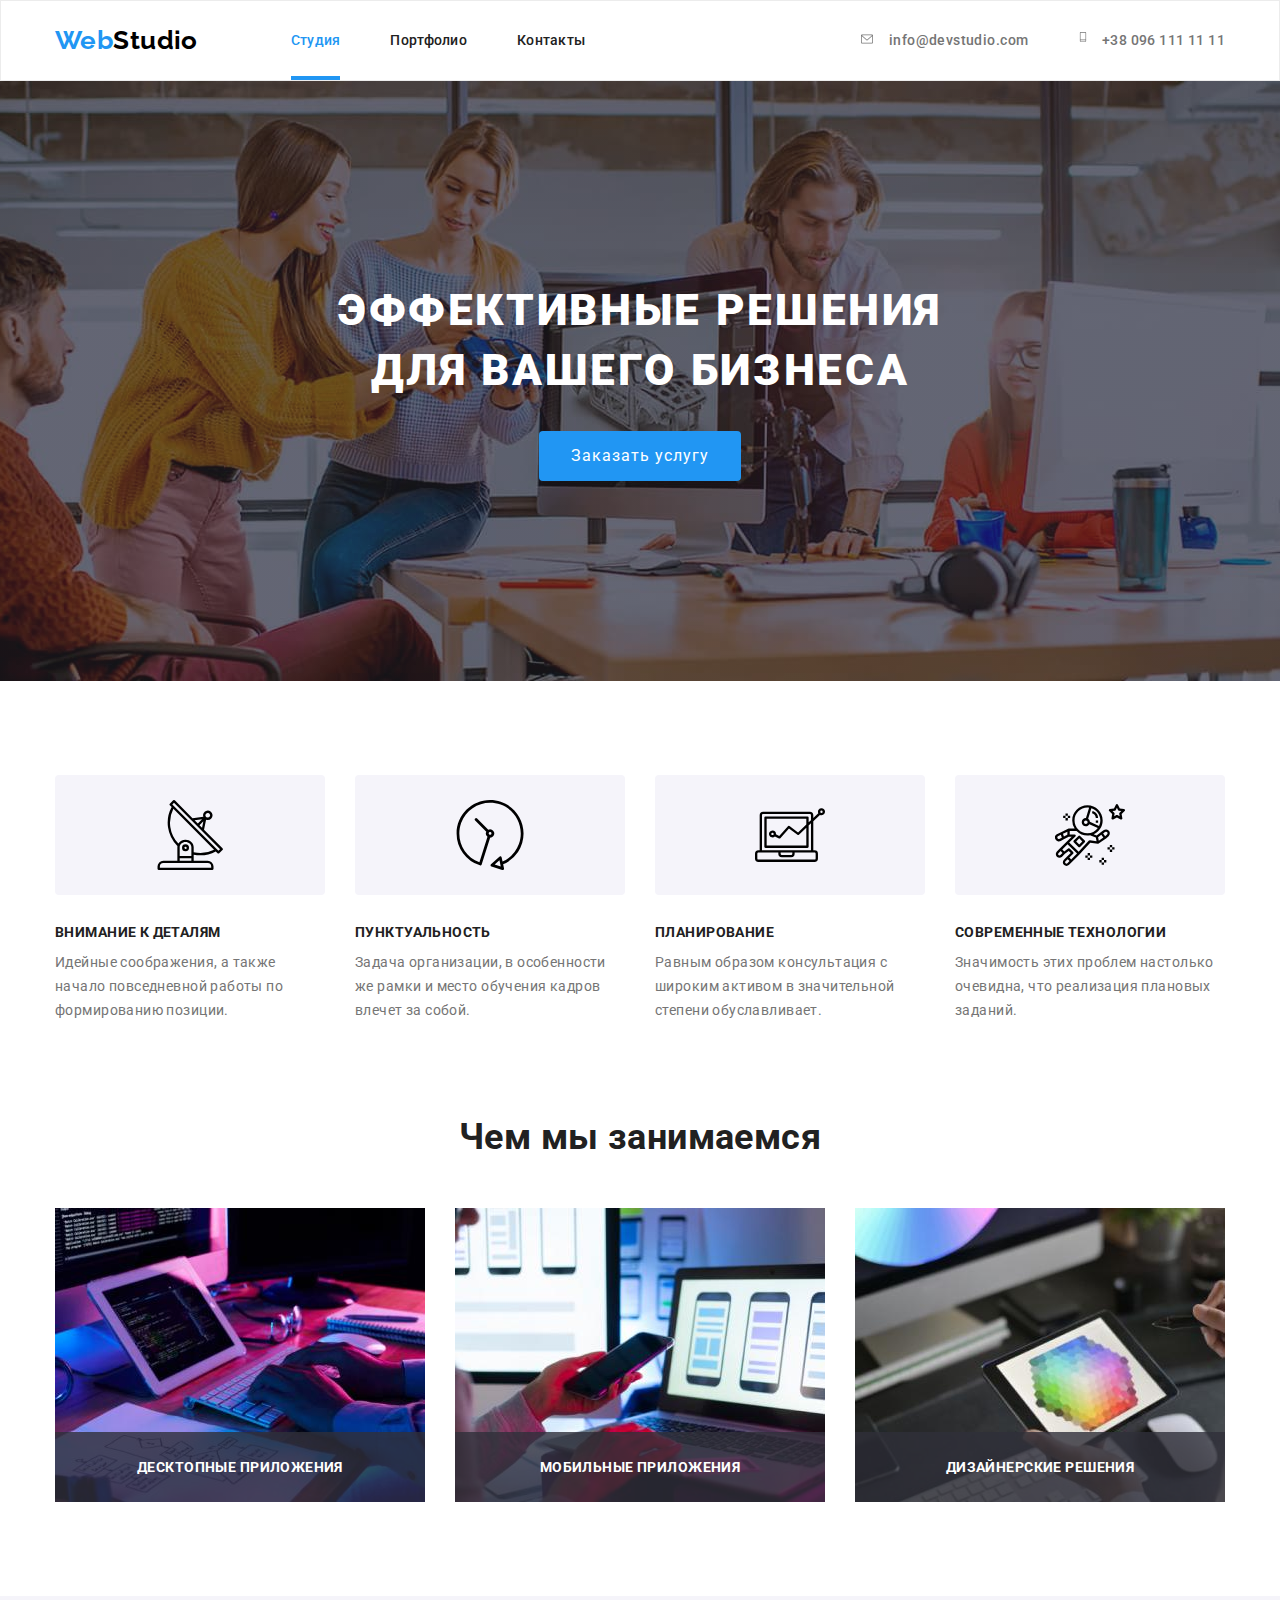
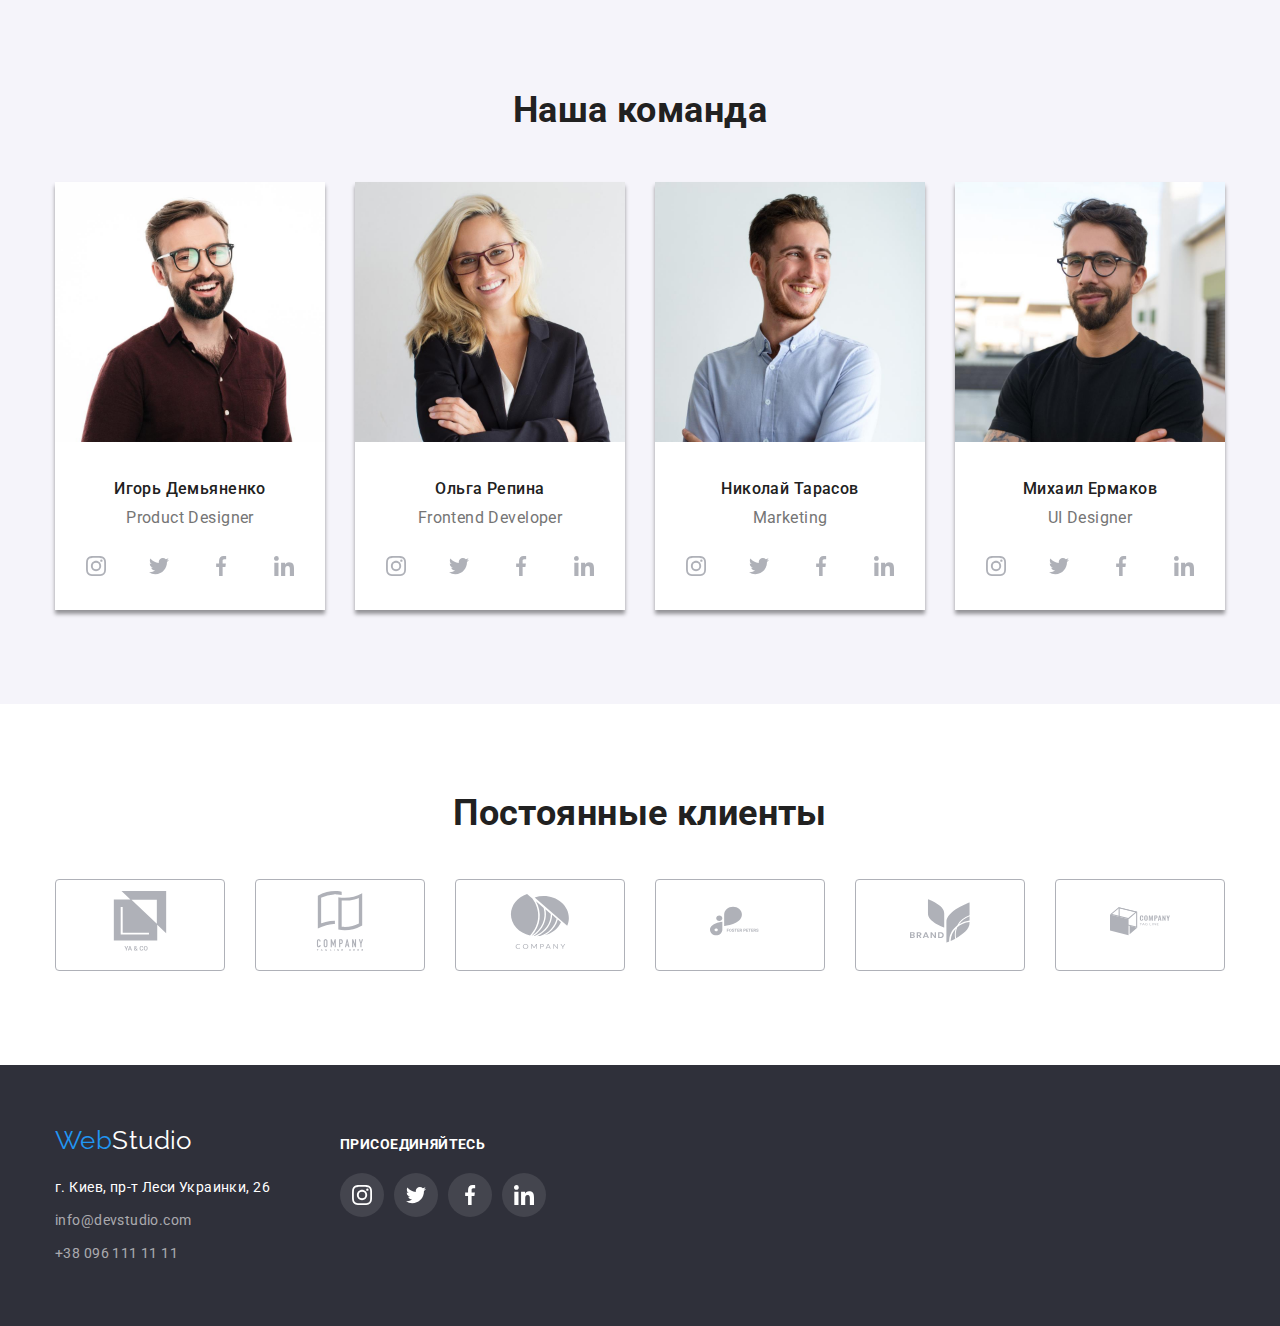
==== index.html @ 9621a99c "commit" ====
<!DOCTYPE html>
<html lang="ru">
<head>
    <meta charset="UTF-8">
    <meta http-equiv="X-UA-Compatible" content="IE=edge">
    <meta name="viewport" content="width=device-width, initial-scale=1.0">
    <title>Document</title>
    <link href="https://fonts.googleapis.com/css2?family=Raleway:wght@700&family=Roboto:wght@400;500;700;900&display=swap"
        rel="stylesheet">
    <link rel="stylesheet" 
        href="https://cdnjs.cloudflare.com/ajax/libs/modern-normalize/1.0.0/modern-normalize.min.css" />
    <link rel="stylesheet" 
        href="./css/styles.css">
</head>
<body class="page">
    <!-- шапка сайти -->
    <header class="header">
        <div class="container container-header">
        <nav class="site-nav">
        <a href="./index.html" class="logo">Web<span class="logo-header">Studio</span></a>
        <ul class="nav-list">
            <li class="nav-item"> <a href="./index.html" class="nav-link current">Студия</a></li>
            <li class="nav-item"> <a href="./portfolio.html" class="nav-link ">Портфолио</a></li>
            <li class="nav-item"> <a href="" class="nav-link">Контакты</a></li>
        </ul>
        </nav>
        <ul class="contact-info">
            <li class="contact-item">
               
                <a href="mailto:info@devstudio.com" class="mailo">
                    <svg class="icon-email" width="16" height="12">
                    <use href="./images/sprite-svg.svg#icon-e-mamil"> </use>
                </svg>
                    info@devstudio.com
                   
                </a></li>



                
            <li class="contact-item info-item">
                <a href="tel:+380961111111" class="phone">
                    <svg class="icon-phone" width="10" height="16">
                        <use href="./images/sprite-svg.svg#icon-phone"> </use>
                    </svg>
                    +38 096 111 11 11</a></li>
        </ul>
        </div>
    </header>
    <main>
        <!-- герой -->
        <section class="section section-hero">
            <div class="container">
        <h1  class="hero-title">Эффективные решения <br/>для вашего бизнеса</h1>
        <button type="button" class="button" data-modal-open>Заказать услугу</button>
            </div>
        </section>
        <!-- особенности -->
        <section class="section section-feauters"> 
            <div class="container feauters-container">
            <h2 class="feauters-subject">скрытый</h2>
            <ul class="feauters-list">
                <li class="feauters-item">
                    <div class="feauters-icon"><svg class="icon-details" width="70" height="70">
                        <use href="./images/sprite-svg.svg#icon-details"> </use>
                    </svg></div>
                    <h3 class="feauters-title">Внимание к деталям</h3>
                    <p class="feauters-text">Идейные соображения, а также начало повседневной работы по формированию позиции.</p>
                </li>
                <li class="feauters-item">
                    <div class="feauters-icon"><svg class="icon-punctuality" width="70" height="70">
                        <use href="./images/sprite-svg.svg#icon-punctuality"> </use>
                    </svg></div>
                    <h3 class="feauters-title">Пунктуальность</h3>
                    <p class="feauters-text">Задача организации, в особенности же рамки и место обучения кадров влечет за собой.</p>
                </li>
                <li class="feauters-item">
                    <div class="feauters-icon"><svg class="icon-plan" width="70" height="70">
                        <use href="./images/sprite-svg.svg#icon-plan"> </use>
                    </svg></div>
                    <h3 class="feauters-title">Планирование</h3>
                    <p class="feauters-text">Равным образом консультация с широким активом в значительной степени обуславливает.</p>
                </li>
                <li class="feauters-item">
                    <div class="feauters-icon"><svg class="icon-tehnology" width="70" height="70">
                        <use href="./images/sprite-svg.svg#icon-tehnology"> </use>
                    </svg></div>
                    <h3 class="feauters-title">Современные технологии</h3>
                    <p class="feauters-text">Значимость этих проблем настолько очевидна, что реализация плановых заданий.</p>
                </li>
            </ul>
            </div>
        </section>
        <!-- Чем мы занимаемся -->
        <section class="section section-job">
            <div class="container">
            <h2 class="job-title">Чем мы занимаемся</h2>
            <ul class="job-list">
                <li class="job-item">
                    <div class="job-img-wrapp">
                        <img src="./images/img1.jpg" alt="работа" width="370" height="294px">
                <span class="job-text-wrapp"><p class="job-text">Десктопные приложения</p></span></div></li>
            <li class="job-item">
                <div class="job-img-wrapp">
                    <img src="./images/img2.jpg" alt="работа" width="370" height="294px">
                    <span class="job-text-wrapp">
                        <p class="job-text">Мобильные приложения</p>
                    </span>
                </div>
            </li>
                <li class="job-item">
                    <div class="job-img-wrapp">
                        <img src="./images/img3.jpg" alt="работа" width="370" height="294px">
                        <span class="job-text-wrapp">
                            <p class="job-text">Дизайнерские решения</p>
                        </span>
                    </div>
                </li>
            </ul>
            </div>
        </section>
        <!--  наша команда -->
        <section class="section section-team">
            <div class="container">
            <h2 class="team-title">Наша команда</h2>
            <ul class="team-list">
                <li class="team-item">
                    <img class="team-img" src="./images/img4.jpg" alt="команда" width="270">
                    <div class="team-container">
                    <h3 class="team-name">Игорь Демьяненко</h3>
                    <p class="team-position">Product Designer</p>
                    <ul class="team-icon-list">
                        <li class="team-icon-item"><a href="" class="team-link"><svg class="icon-instagram team-icon" width="20"
                                    height="20">
                                    <use href="./images/sprite-svg.svg#icon-instagram"> </use>
                                </svg></a></li>
                        <li class="team-icon-item"><a href="" class="team-link"><svg class="icon-twitter team-icon" width="20" height="20">
                                    <use href="./images/sprite-svg.svg#icon-twitter"> </use>
                                </svg></a></li>
                        <li class="team-icon-item"><a href="" class="team-link"><svg class="icon-facebook team-icon" width="20" height="20">
                                    <use href="./images/sprite-svg.svg#icon-facebook"> </use>
                                </svg></a></li>
                        <li class="team-icon-item"><a href="" class="team-link"><svg class="icon-linkedin team-icon" width="20" height="20">
                                    <use href="./images/sprite-svg.svg#icon-linkedin"> </use>
                                </svg></a></li>
                    </ul>
                    </div>
                </li>
                <li class="team-item">
                    <img class="team-img" src="./images/img5.jpg" alt="команда" width="270">
                    <div class="team-container">
                    <h3 class="team-name">Ольга Репина</h3>
                    <p class="team-position">Frontend Developer</p>
                    <ul class="team-icon-list">
                        <li class="team-icon-item"><a href="" class="team-link"><svg class="icon-instagram team-icon" width="20"
                                    height="20">
                                    <use href="./images/sprite-svg.svg#icon-instagram"> </use>
                                </svg></a></li>
                        <li class="team-icon-item"><a href="" class="team-link"><svg class="icon-twitter team-icon" width="20" height="20">
                                    <use href="./images/sprite-svg.svg#icon-twitter"> </use>
                                </svg></a></li>
                        <li class="team-icon-item"><a href="" class="team-link"><svg class="icon-facebook team-icon" width="20" height="20">
                                    <use href="./images/sprite-svg.svg#icon-facebook"> </use>
                                </svg></a></li>
                        <li class="team-icon-item"><a href="" class="team-link"><svg class="icon-linkedin team-icon" width="20" height="20">
                                    <use href="./images/sprite-svg.svg#icon-linkedin"> </use>
                                </svg></a></li>
                    </ul>
                    </div>
                </li>
                <li class="team-item">
                    <img class="team-img" src="./images/img6.jpg" alt="команда" width="270">
                    <div class="team-container">
                    <h3 class="team-name">Николай Тарасов</h3>
                    <p class="team-position">Marketing</p>
                    <ul class="team-icon-list">
                        <li class="team-icon-item"><a href="" class="team-link"><svg class="icon-instagram team-icon" width="20"
                                    height="20">
                                    <use href="./images/sprite-svg.svg#icon-instagram"> </use>
                                </svg></a></li>
                        <li class="team-icon-item"><a href="" class="team-link"><svg class="icon-twitter team-icon" width="20" height="20">
                                    <use href="./images/sprite-svg.svg#icon-twitter"> </use>
                                </svg></a></li>
                        <li class="team-icon-item"><a href="" class="team-link"><svg class="icon-facebook team-icon" width="20" height="20">
                                    <use href="./images/sprite-svg.svg#icon-facebook"> </use>
                                </svg></a></li>
                        <li class="team-icon-item"><a href="" class="team-link"><svg class="icon-linkedin team-icon" width="20" height="20">
                                    <use href="./images/sprite-svg.svg#icon-linkedin"> </use>
                                </svg></a></li>
                    </ul>
                    </div>
                </li>
                <li class="team-item">
                    <img class="team-img" src="./images/img7.jpg" alt="команда" width="270">
                    <div class="team-container">
                    <h3 class="team-name">Михаил Ермаков</h3>
                    <p class="team-position">UI Designer</p>
                    <ul class="team-icon-list">
                        <li class="team-icon-item"><a href="" class="team-link"><svg class="icon-instagram team-icon" width="20"
                                    height="20">
                                    <use href="./images/sprite-svg.svg#icon-instagram"> </use>
                                </svg></a></li>
                        <li class="team-icon-item"><a href="" class="team-link"><svg class="icon-twitter team-icon" width="20" height="20">
                                    <use href="./images/sprite-svg.svg#icon-twitter"> </use>
                                </svg></a></li>
                        <li class="team-icon-item"><a href="" class="team-link"><svg class="icon-facebook team-icon" width="20" height="20">
                                    <use href="./images/sprite-svg.svg#icon-facebook"> </use>
                                </svg></a></li>
                        <li class="team-icon-item"><a href="" class="team-link"><svg class="icon-linkedin team-icon" width="20" height="20">
                                    <use href="./images/sprite-svg.svg#icon-linkedin"> </use>
                                </svg></a></li>
                    </ul>
                    </div>
                </li>
            </ul>
            </div>
        </section>
        <!--  клиенты -->
        <section class="section">
            <div class="container">
            <h2 class="clients-title">Постоянные клиенты</h2>
            <ul class="clients-list">
                
                <li class="clients-item"><a href="" class="clients-link">
                    <div>
                    <svg class="icon-ya-co clients" width="106" height="60">
                    <use href="./images/sprite-svg.svg#icon-ya-co"> </use>
                </svg>
            </div></a></li>
                
                <li class="clients-item"><a href="" class="clients-link"> <div><svg class="icon-fagline clients" width="106" height="60">
                    <use href="./images/sprite-svg.svg#icon-fagline"> </use>
                </svg></div></a></li>
                <li class="clients-item"><a href="" class="clients-link"> <div><svg class="icon-company clients"  width="106" height="60">
                    <use href="./images/sprite-svg.svg#icon-company"> </use>
                </svg></div></a></li>
                <li class="clients-item"><a href="" class="clients-link"> <div><svg class="icon-foster clients" width="106" height="60">
                    <use href="./images/sprite-svg.svg#icon-foster"> </use>
                </svg></div></a></li>
                <li class="clients-item"><a href="" class="clients-link"> <div><svg class="icon-brand clients" width="106" height="60">
                    <use href="./images/sprite-svg.svg#icon-brand"> </use>
                </svg></div></a></li>
                <li class="clients-item"><a href="" class="clients-link"> <div><svg class="icon-tag-line clients" width="106" height="60">
                    <use href="./images/sprite-svg.svg#icon-tag-line"> </use>
                </svg>
                </div>
                    </a></li>
                    
            </ul>
            </div>
            
            
        </section>
        </main>
    <!-- футер -->
    <footer class="footer">
        <div class="container footer-container">
            <div>
        <a href="./index.html" class="logo ">Web<span class="logo-footer">Studio</span></a>
        <address class="address">
            <ul class="address-list">
                <li class="address-item"><p class="address-text">г. Киев, пр-т Леси Украинки, 26</p></li>
                <li class="address-item"><a href="mailto:info@devstudio.com" class="mailo">info@devstudio.com</a></li>
                <li class="address-item"><a href="tel:+380961111111" class="phone">+38 096 111 11 11</a></li>
            </ul>
        </address>
        </div>
<div class="footer-soc">
    <h2 class="soc-title">Присоединяйтесь</h2>

    <ul class="soc-list">
        <li class="soc-item">
            <a href="" class="soc-link">
                <svg class="soc-icon" width="20" height="20">
                    <use href="./images/sprite-svg.svg#icon-instagram"></use>
                </svg>
            </a>
        </li>
        <li class="soc-item">
            <a href="" class="soc-link">
                <svg class="soc-icon" width="20" height="20">
                    <use href="./images/sprite-svg.svg#icon-twitter"></use>
                </svg>
            </a>
        </li>
        <li class="soc-item">
            <a href="" class="soc-link">
                <svg class="soc-icon" width="20" height="20">
                    <use href="./images/sprite-svg.svg#icon-facebook"></use>
                </svg>
            </a>
        </li>
        <li class="soc-item">
            <a href="" class="soc-link">
                <svg class="soc-icon" width="20" height="20">
                    <use href="./images/sprite-svg.svg#icon-linkedin"></use>
                </svg>
            </a>
        </li>

    </ul>
</div>
        </div>
    </footer>
    <div class="backdrop is is-hidden" data-modal>
        <div class="modal">
            
            <button type="button" class="modal-btn" data-modal-close>
                    <svg class="icon-modal-close" width="18" height="18">
                        <use href="./images/sprite-svg.svg#icon-modal-close"> </use>
                    </svg>
            </button>
            <p class="input-title">Оставьте свои данные, мы вам перезвоним</p>
            <form action="#" >
                <div class="modal-field">
                <label class="label"  for="user-name">Имя</label>
                <span class="input-wrapp">
                <input type="text" class="form-input" name="use-name" id="user-name">
                <svg class="icon-modal" width="18" height="18">
                    <use href="./images/sprite-svg.svg#icon-modal-user"> </use>
                </svg>
                </span>
                
                </div>
                <div class="modal-field">
                    <label class="label"  for="user-tel"> Телефон</label>
                <span class="input-wrapp">
                    <input type="tel" class="form-input" name="user-tel" id="user-tel">
                <svg class="icon-modal" width="18" height="18">
                    <use href="./images/sprite-svg.svg#icon-modal-phone"> </use>
                </svg>
                </span>
                
                </div>
                <div class="modal-field">
                    <label class="label" for="user-email"> Почта</label>
                    <span class="input-wrapp">
                <input type="email" class="form-input" name="user-email" id="user-email">
                <svg class="icon-modal" width="18" height="18">
                    <use href="./images/sprite-svg.svg#icon-modal-email"> </use>
                    
                </svg>
                </span>
                </div>
                <div class="modal-field comment-modal">
                    <label class="label" for="user-comment"> Комментарий</label>
                <textarea name="user-comment" id="user-comment" placeholder="Введите текст"
                class="coment-text"></textarea>
                   
                </div>
                <div class="modal-field">
                    <input type="checkbox" class="input-check visually-hidden" id="input-check" name="policy" value="yes">
                    <label for="input-check" class="check-text">
                         <span class="check-wrapp">
                            <svg class="icon-check" width="11" height="8">
                                <use href="./images/sprite-svg.svg#icon-check"> </use>
                            
                            </svg>
                         </span>
                          Соглашаюсь с рассылкой и принимаю <a href="" class="check-link">Условия договора</a> </label>
                </div>
                <button type="submit" class="submit-btn">Отправить</button>
                
            </form>
        </div>
    </div>
    <script src="./js/modal.js"></script>
</body>
</html>
---- css/styles.css ----
:root {
  --primary-text-color: #757575; /* Основной цвет текста */
  --secondary-text-color: #212121; /* Вторичный цвет текста*/
  --white-color: #ffffff; /* Основной цвет фона */
  --bgc-color: #2f303a; /* Вторичный цвет фона*/
  --accent-color: #2196f3; /* Цвет акцента */
  --logo-color: #000000; /* Цвет лого*/
  --secondary-bgc-color: #f5f4fa; /* Цвет фона, секции "команда"*/
}
html {
  box-sizing: border-box;
}

*,
*::before,
*::after {
  box-sizing: inherit;
}

ul,
li {
  list-style: none;
  padding: 0;
  margin: 0;
}

a {
  text-decoration: none;
}

h1,
h2,
h3,
h4,
h5,
h6,
p {
  padding: 0;
  margin: 0;
}
.visually-hidden {
  position: absolute;
  white-space: nowrap;
  width: 1px;
  height: 1px;
  overflow: hidden;
  border: 0;
  padding: 0;
  clip: rect(0 0 0 0);
  clip-path: inset(50%);
  margin: -1px;
}

.page {
  color: var(--primary-text-color);
  background-color: var(--white-color);
  font-family: Roboto, sans-serif;
  font-weight: 700;
  font-style: normal;
  letter-spacing: 0.03em;
  font-size: 14px;
  line-height: 1.71;
}

/*шапка сайта */
.header {
  padding-top: 24px;
  padding-bottom: 24px;
  box-sizing: border-box;
  border: 1px solid #ececec;
}
.logo {
  color: var(--accent-color);
  font-family: Raleway, sans-serif;
  font-size: 26px;
  line-height: 1.19;
}

.logo-header {
  color: var(--logo-color);
  display: inline-block;
  margin-right: 93px;
}

.site-nav {
  align-items: center;
  display: flex;
}
.container-header {
  display: flex;
  align-items: center;
}
.nav-list {
  display: flex;
}
.contact-info {
  display: flex;
  margin-left: auto;
}
.contact-item:not(:last-child) {
  margin-right: 50px;
}

.nav-item:not(:last-child) {
  margin-right: 50px;
}
.nav-link {
  color: var(--secondary-text-color);
  line-height: 1.14;
  font-weight: 500;
  letter-spacing: 0.02em;
  transition: color 250ms cubic-bezier(0.4, 0, 0.2, 1);
}
.nav-link:hover,
.nav-link:focus {
  color: var(--accent-color);
}

.site-nav .link.current {
  color: var(--accent-color);
}
.current {
  color: var(--accent-color);
  text-decoration: none;
  position: relative;
  padding-top: 32px;
  padding-bottom: 32px;
}
.current::after {
  content: "";
  display: block;
  width: 100%;
  position: absolute;
  bottom: 0;
  height: 4px;
  background-color: var(--accent-color);
}
.contact-info .mailo,
.contact-info .phone {
  color: var(--primary-text-color);
  line-height: 1.14;
  font-weight: 500;
  transition: color 250ms cubic-bezier(0.4, 0, 0.2, 1);
}

.contact-info .mailo:hover,
.contact-info .mailo:focus,
.contact-info .phone:hover,
.contact-info .phone:focus {
  color: var(--accent-color);
}

.icon-email {
  margin-right: 10px;
  fill: var(--primary-text-color);
  transition: color 250ms cubic-bezier(0.4, 0, 0.2, 1);
}
.mailo:hover .icon-email,
.mailo:focus .icon-email {
  fill: var(--accent-color);
}
.phone:hover .icon-phone,
.phone:focus .icon-phone {
  fill: var(--accent-color);
}

.icon-phone {
  margin-right: 10px;
  fill: var(--primary-text-color);
  transition: color 250ms cubic-bezier(0.4, 0, 0.2, 1);
}
.icon-phone:hover,
.icon-phone:focus {
  fill: var(--accent-color);
}

/*герой*/
.section-hero {
  background-color: var(--bgc-color);
  text-align: center;
  max-width: 1600px;
  height: 600px;
  margin: 0 auto;
  background-image: linear-gradient(
      rgba(47, 48, 58, 0.4),
      rgba(47, 48, 58, 0.4)
    ),
    url(../images/hero-img.jpg);
  background-repeat: no-repeat;
  background-position: 50% 50%;
  background-size: cover;
}

.hero-title {
  margin-bottom: 30px;
  color: var(--white-color);
  font-size: 44px;
  font-weight: 900;
  line-height: 1.36;
  letter-spacing: 0.06em;
  text-transform: uppercase;
}

.button {
  font-family: Roboto, sans-serif;
  color: var(--white-color);
  background-color: var(--accent-color);
  font-size: 16px;
  min-width: 200px;
  line-height: 1.87;
  letter-spacing: 0.06em;
  cursor: pointer;
  border-radius: 4px;
  padding: 10px 32px;
  text-align: center;
  border: none;
}
/* особенности */

.feauters-icon {
  width: 270px;
  height: 120px;
  margin-bottom: 30px;
  border-radius: 4px;
  display: flex;
  justify-content: center;
  align-items: center;
  background-color: var(--secondary-bgc-color);
}

.feauters-list {
  display: flex;
}
.feauters-title {
  color: var(--secondary-text-color);
  line-height: 1.14;
  text-transform: uppercase;
  font-size: 14px;
  margin-bottom: 10px;
}
.feauters-subject {
  display: none;
}

.feauters-item:not(:last-child) {
  margin-right: 30px;
}

.feauters-text {
  font-weight: 400;
}

.job-title,
.team-title {
  color: var(--secondary-text-color);
  line-height: 1.16;
  text-align: center;
  font-size: 36px;
}
.job-title {
  margin-bottom: 50px;
}

.job-item:not(:last-child) {
  margin-right: 30px;
}
.job-list {
  display: flex;
}
.job-img-wrapp {
  position: relative;
  height: 294px;
}

.job-text-wrapp {
  background-color: rgba(47, 48, 58, 0.8);
  position: absolute;
  bottom: 0;
  left: 0;
  width: 100%;
  height: 70px;
  display: flex;
  justify-content: center;
  align-items: center;
}

.job-text {
  color: #ffffff;
  font-weight: 700;
  line-height: 0.85;
  text-transform: uppercase;
}

.section-team {
  background-color: var(--secondary-bgc-color);
}

.team-title {
  margin-bottom: 50px;
}

.team-list {
  display: flex;
}
.team-item {
  box-shadow: 0 4px 4px 0 rgba(0, 0, 0, 0.4);
}

.team-container {
  padding-top: 30px;
  padding-bottom: 30px;
}
.team-icon-list {
  display: flex;
  justify-content: space-evenly;
}

.team-icon {
  fill: #afb1b8;
}

.team-icon-item {
  height: 44px;
  width: 44px;
  border-radius: 50%;
}
.team-link {
  width: 100%;
  height: 100%;
  border-radius: 50%;
  display: flex;
  align-items: center;
  justify-content: center;
  transition: background-color 250ms cubic-bezier(0.4, 0, 0.2, 1);
}
.team-icon {
  transition: fill 250ms cubic-bezier(0.4, 0, 0.2, 1);
}
.team-link:hover,
.team-link:focus {
  background-color: var(--accent-color);
}
.team-link:hover .team-icon,
.team-link:focus .team-icon {
  fill: var(--white-color);
}

.team-item {
  height: 428px;
  width: 270px;
  background-color: white;
}

.team-item:not(:last-child) {
  margin-right: 30px;
}

.team-name {
  color: var(--secondary-text-color);
  font-weight: 500;
  font-size: 16px;
  line-height: 1.18;
  text-align: center;
  margin-bottom: 10px;
}

.team-position {
  font-weight: 400;
  font-size: 16px;
  line-height: 1.18;
  text-align: center;
  margin-bottom: 16px;
}

/* ---------клиенты----------- */
.clients-list {
  display: flex;
  text-align: center;
  justify-content: center;
}

.clients-item {
  width: 170px;
  height: 92px;
}
.clients-link {
  display: flex;
  align-items: center;
  justify-content: center;
  width: 100%;
  height: 100%;
  padding: 16px 32px;
  border-radius: 4px;
  border: 1px solid #afb1b8;
  transition: border 250 cubic-bezier(0.4, 0, 0.2, 1);
}

.clients {
  fill: #afb1b8;
  transition: fill 250ms cubic-bezier(0.4, 0, 0.2, 1);
}

.clients-link:hover,
.clients-link:focus {
  border-color: var(--accent-color);
}

.clients-link:hover .clients,
.clients-link:focus .clients {
  fill: var(--accent-color);
}

.clients-item:not(:last-child) {
  margin-right: 30px;
}

.clients-title {
  color: var(--secondary-text-color);
  text-align: center;
  font-size: 36px;
  line-height: 0.85;
  margin-bottom: 50px;
}

/* ---------футер----------- */
footer {
  background-color: var(--bgc-color);
  font-weight: 400;
  padding: 60px 0;
}

.logo-footer {
  display: inline-block;
  color: var(--white-color);
  margin-bottom: 20px;
}

.address {
  font-style: normal;
}

.address-item:not(:last-child) {
  margin-bottom: 9px;
}
.address-text {
  color: var(--white-color);
}

.address .mailo,
.address .phone {
  color: rgba(255, 255, 255, 0.6);
}
.footer-soc {
  margin-left: 70px;
}
.soc-list {
  display: flex;
}

.soc-title {
  color: var(--white-color);
  font-size: 14px;
  line-height: 1.14;
  text-transform: uppercase;
  font-weight: 700;
  font-style: normal;
  margin-bottom: 20px;
}

.soc-item {
  width: 44px;
  height: 44px;
  align-items: center;
}

.soc-item:not(:last-child) {
  margin-right: 10px;
}

.soc-link {
  width: 100%;
  height: 100%;
  border-radius: 50%;
  background-color: rgba(255, 255, 255, 0.1);
  display: flex;
  align-items: center;
  justify-content: center;
  transition: background-color 250 cubic-bezier(0.4, 0, 0.2, 1);
}

.soc-link:hover,
.soc-link:focus {
  background-color: var(--accent-color);
}

.soc-link:hover,
.soc-link:focus {
  fill: var(--white-color);
}

.soc-icon {
  fill: var(--white-color);
}

/* ---------портфолио----------- */
.project-subject {
  display: none;
}

.project-part {
  justify-content: center;
  text-align: center;
  margin-bottom: 50px;
}
.part-item {
  display: inline-block;
}
.part-item:not(:last-child) {
  margin-right: 8px;
}
.project-button {
  font-family: Roboto, sans-serif;
  color: var(--secondary-text-color);
  background-color: var(--secondary-bgc-color);
  font-weight: 500;
  line-height: 1.62;

  font-size: 16px;
  cursor: pointer;
  border-radius: 4px;
  padding: 6px 22px;
  text-align: center;
  border: none;

  transition: color 250ms cubic-bezier(0.4, 0, 0.2, 1),
    background-color 250ms cubic-bezier(0.4, 0, 0.2, 1);
}

.project-button:hover,
.project-button:focus {
  color: var(--white-color);
  background-color: var(--accent-color);
}
.project-list-container {
  padding: 20px 24px;
  border-bottom: 1px solid #eeeeee;
  border-right: 1px solid #eeeeee;
  border-left: 1px solid #eeeeee;
}
.project-feauters {
  color: var(--secondary-text-color);
  font-size: 18px;
  line-height: 2;
  letter-spacing: 0.06em;
}

.project-list {
  display: flex;
  flex-wrap: wrap;
}

.project-img {
  display: block;
}
.project-item {
  margin-right: 30px;
  margin-bottom: 30px;
  flex-basis: 294px;
  /* тоже самое что weight */
}
.project-item:hover .project-top-text {
  transform: translateY(0);
}
.project-img-wrapp {
  position: relative;
  overflow: hidden;
}
.project-top-text {
  position: absolute;
  top: 0;
  left: 0;
  padding: 63px 24px;
  background-color: rgba(33, 150, 243, 0.9);
  color: var(--white-color);
  font-size: 18px;
  line-height: 1.55;
  font-weight: 400;
  height: 100%;
  transform: translateY(100%);
  transition: transform 250ms cubic-bezier(0.4, 0, 0.2, 1);
}
.project-item:nth-child(3n) {
  margin-right: 0px;
}
.project-item:nth-last-child(-n + 3) {
  margin-bottom: 0;
}
.project-text {
  font-size: 16px;
  line-height: 1.87;
  font-weight: 400;
}

.project-button:hover,
.project-button:focus {
  box-shadow: 0px 2px 2px 0px rgba(0, 0, 0, 0.12),
    0px 1px 2px 0px rgba(0, 0, 0, 0.08), 0px 3px 1px 0px rgba(0, 0, 0, 0.1);
}
.project-item:focus,
.project-item:hover {
  box-shadow: 1px 4px 6px rgba(0, 0, 0, 0.16), 0px 4px 4px rgba(0, 0, 0, 0.06),
    0px 1px 1px rgba(0, 0, 0, 0.12);
}

/* ---------общие----------- */
.container {
  width: 1200px;
  padding-left: 15px;
  padding-right: 15px;
  margin-left: auto;
  margin-right: auto;
  /* outline: 5px solid tomato; */
}

.section {
  /* outline: 5px solid rgb(105, 71, 255); */
  padding-top: 94px;
  padding-bottom: 94px;
}

.section-feauters {
  padding-bottom: 0px;
}

.section-hero {
  padding-top: 200px;
  padding-bottom: 200px;
}

.footer-container {
  display: flex;
  align-items: baseline;
}

/* ---------модалка--------- */
.backdrop {
  width: 100vw;
  height: 100vh;
  background-color: rgba(50, 50, 50, 0.2);
  position: fixed;
  top: 0;
  display: flex;
  justify-content: center;
  align-items: center;
}

.modal {
  width: 528px;
  min-height: 581px;
  background-color: var(--white-color);
  border-radius: 4px;
  box-shadow: 0px 1px 3px rgba(0, 0, 0, 0.12), 0px 1px 1px rgba(0, 0, 0, 0.14),
    0px 2px 1px rgba(0, 0, 0, 0.2);
  position: relative;
  padding: 40px;
}
.modal-btn {
  background: var(--white-color);
  border: 1px solid rgba(0, 0, 0, 0.1);
  height: 30px;
  width: 30px;
  position: absolute;
  top: 0;
  right: 0;
  margin-top: 8px;
  margin-right: 8px;
  border-radius: 50%;
  cursor: pointer;
}
.modal-btn {
  display: flex;
  justify-content: center;
  align-items: center;
}

.is-hidden {
  visibility: hidden;
  opacity: 0;
  pointer-events: 0;
}
.input-title {
  color: var(--secondary-text-color);
  font-weight: 700;
  font-size: 20px;
  line-height: 1.15px;
  margin-bottom: 30px;
}
.form-input {
  height: 40px;
  width: 100%;
  border: 1px solid rgba(33, 33, 33, 0.2);
  border-radius: 4px;
  padding: 11px 30px;
  transition: border-color 250ms cubic-bezier(0.4, 0, 0.2, 1);
}
.modal-field:not(:last-child) {
  margin-bottom: 10px;
}
.comment-modal {
  margin-bottom: 20px;
}
.coment-text {
  height: 128px;
  margin-bottom: 20px;
  width: 100%;
  border: 1px solid rgba(33, 33, 33, 0.2);
  border-radius: 4px;
  margin-top: 4px;
  padding: 12px 16px;
  font-weight: 400;
  font-size: 12px;
  line-height: 1.16;
  letter-spacing: 0.01em;
  color: rgba(117, 117, 117, 0.5);
  resize: none;
  transition: border-color 250ms cubic-bezier(0.4, 0, 0.2, 1);
}

.coment-text :focus,
.coment-text :hover {
  border-color: var(--accent-color);
}

.icon-modal {
  position: absolute;
  top: 50%;
  transform: translateY(-50%);
  left: 8px;
  width: 18px;
  height: 18px;
  fill: var(--primary-text-color);
}

.form-input:focus + .icon-modal {
  fill: var(--accent-color);
}
.label {
  margin-bottom: 4px;
  font-weight: 400;
  font-size: 12px;
  line-height: 1.16;
  letter-spacing: 0.01em;
}
.input-wrapp {
  position: relative;
  display: block;
}

.check-text {
  position: absolute;
  font-weight: 400;
  color: #757575;
}
.check-link {
  color: var(--accent-color);
  text-decoration: underline;
}
.input-check {
  display: flex;
}
.check-text span {
  width: 16px;
  height: 15px;
  border: 1px solid var(--primary-text-color);
  border-radius: 2px;
  margin-right: 5px;
  display: flex;
  align-items: center;
  justify-content: center;
  background-color: transparent;
  /* transition: border-color 250ms cubic-bezier(0.4, 0, 0.2, 1),
    background-color 250ms cubic-bezier(0.4, 0, 0.2, 1); */
}
.check-text {
  display: flex;
}
.icon-check {
  fill: var(--white-color);
}
.input-check:checked + .check-text span {
  background-color: var(--accent-color);
  border: none;
}

.submit-btn {
  display: flex;
  align-items: center;
  text-align: center;
  width: 200px;
  height: 50px;
  padding: 10px 55px;
  margin: 0 auto;
  outline: none;
  border-color: transparent;
  font-size: 16px;
  line-height: 1.87;
  letter-spacing: 0.06em;
  color: var(--white-color);
  background-color: var(--accent-color);
  border-radius: 4px;
  margin-top: 74px;
  cursor: pointer;
}

.icon-modal {
  position: absolute;
  left: 12px;
  top: 50%;
  transform: translateY(-50%);
}

.icon-modal-close {
  transition: fill 250ms cubic-bezier(0.4, 0, 0.2, 1);
}

.modal-btn:focus .icon-modal-close,
.modal-btn:hover .icon-modal-close {
  fill: var(--accent-color);
}

/* identical to box height, or 171% */
/* .backdrop.is-hidden .modal {
  transform: translate(-50%, -50%) scale(0.85);
} */ ;
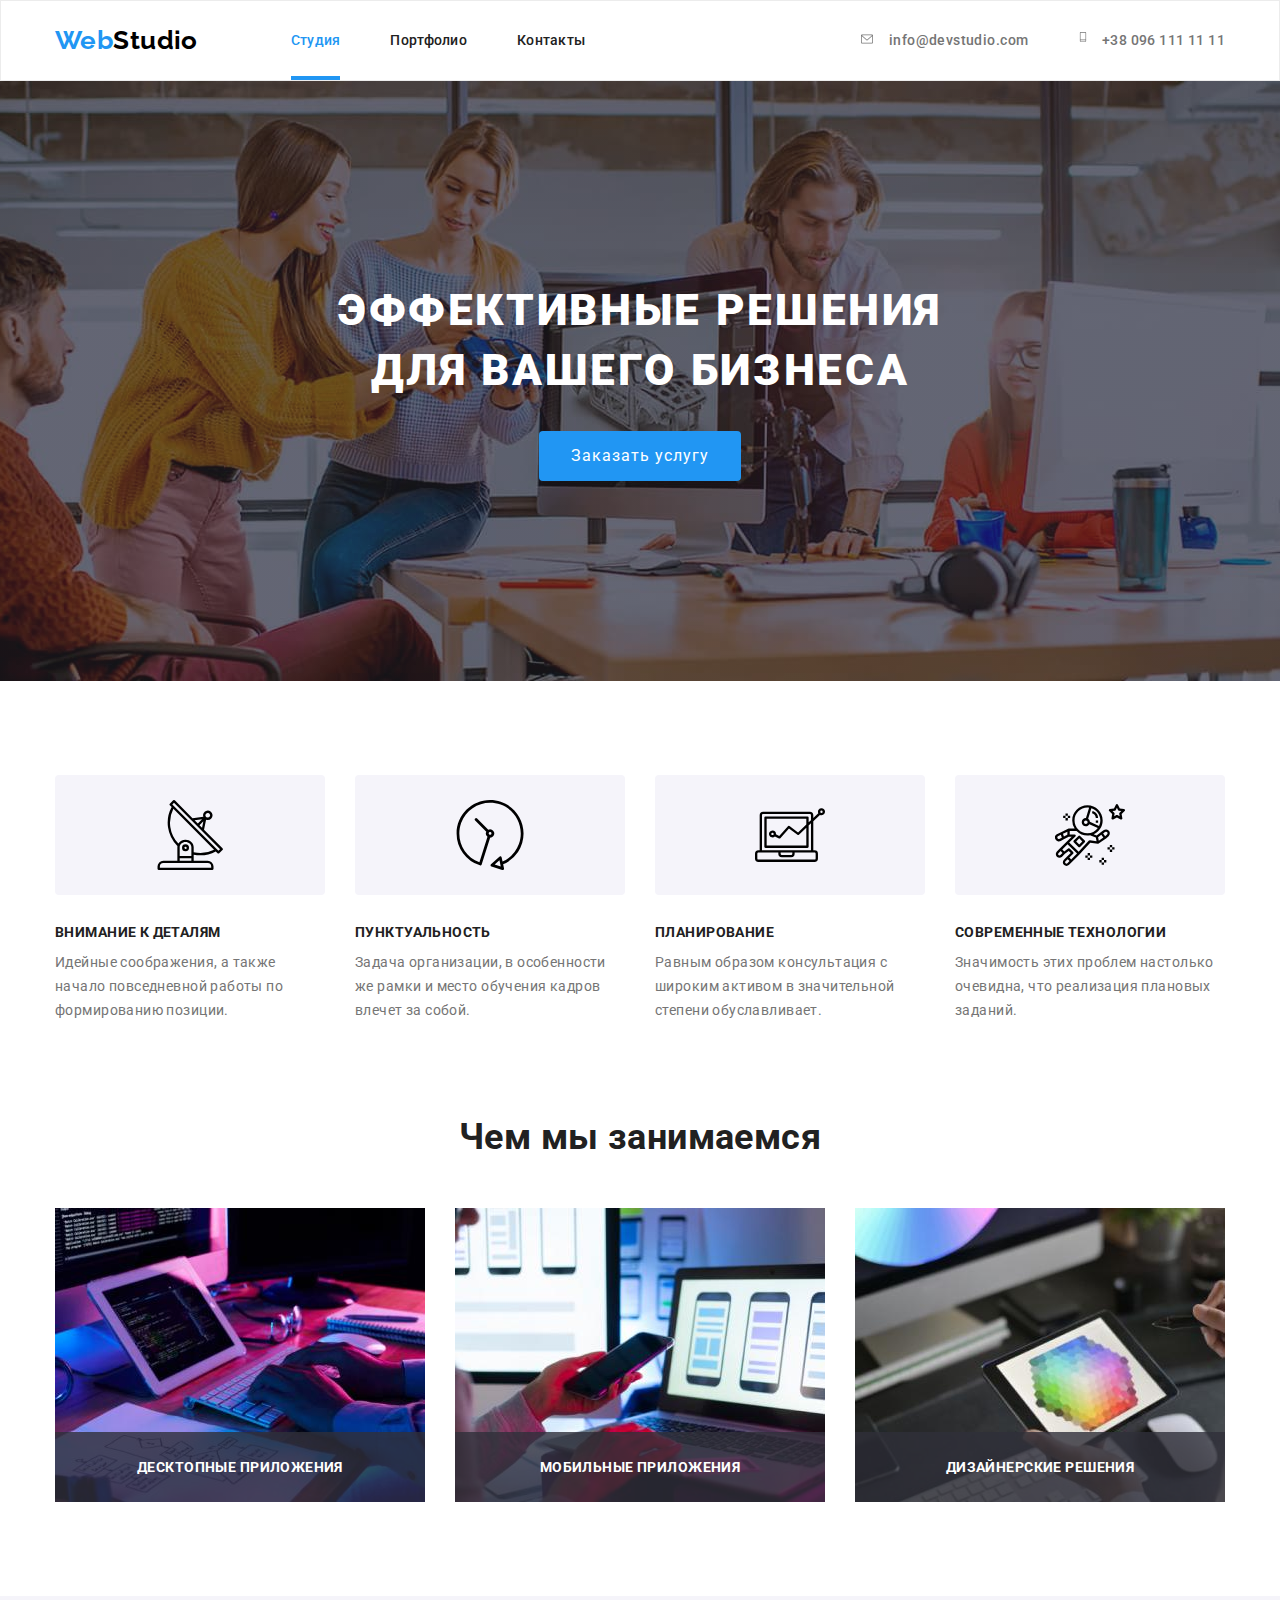
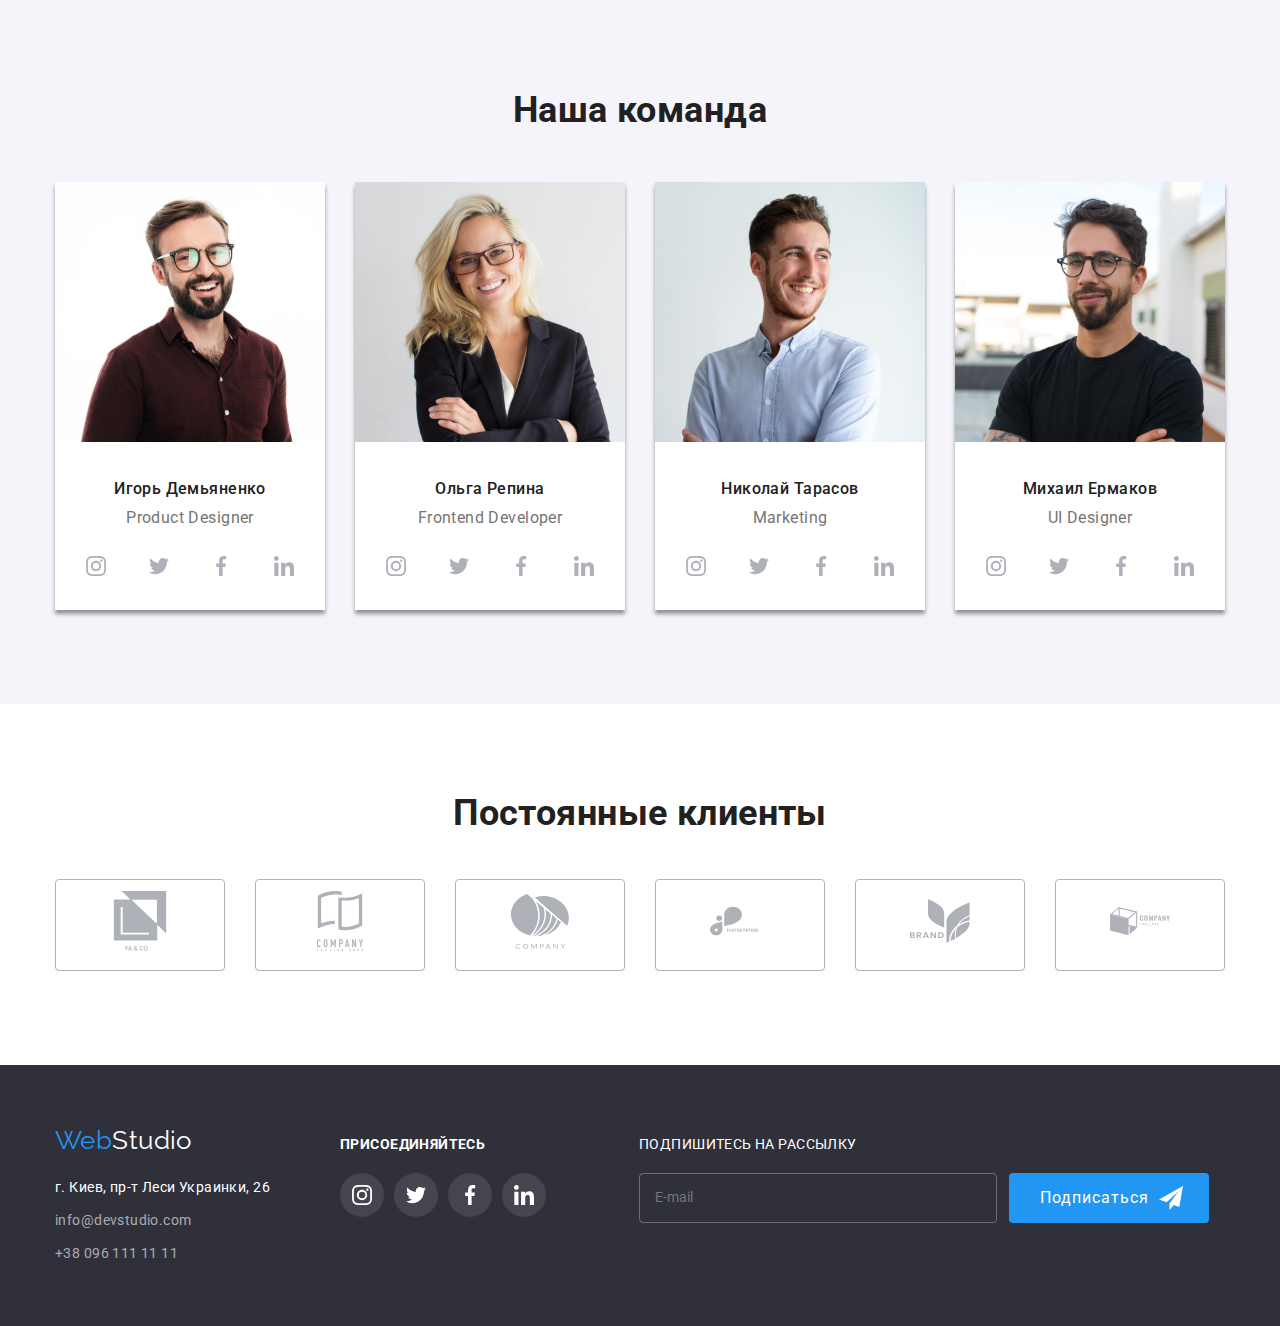
==== commit 34f40d1e: "commit" ====
--- a/index.html
+++ b/index.html
@@ -300,6 +300,18 @@
 
     </ul>
 </div>
+<div class="footer-subscribe">
+    <p class="subscribe-title">Подпишитесь на рассылку</p>
+    <div class="subscribe-send">
+        <div class="subscribe-modal">
+            <label class="subscribe-label" for="user-name"></label>
+            <span class="subscribe-wrap">
+                <input type="text" name="user-email" id="user-email" class="subscribe-input" placeholder="E-mail" />
+            </span>
+        </div>
+        <button type="submit" class="subscribe-btn">Подписаться</button>
+    </div>
+</div>
         </div>
     </footer>
     <div class="backdrop is is-hidden" data-modal>
--- a/css/styles.css
+++ b/css/styles.css
@@ -692,8 +692,8 @@
   color: var(--secondary-text-color);
   font-weight: 700;
   font-size: 20px;
-  line-height: 1.15px;
-  margin-bottom: 30px;
+  line-height: 1.15;
+  margin-bottom: 12px;
 }
 .form-input {
   height: 40px;
@@ -703,19 +703,18 @@
   padding: 11px 30px;
   transition: border-color 250ms cubic-bezier(0.4, 0, 0.2, 1);
 }
-.modal-field:not(:last-child) {
+/* .modal-field:not(:last-child) {
   margin-bottom: 10px;
-}
+} */
 .comment-modal {
   margin-bottom: 20px;
 }
 .coment-text {
-  height: 128px;
-  margin-bottom: 20px;
+  height: 120px;
+  margin: 0;
   width: 100%;
   border: 1px solid rgba(33, 33, 33, 0.2);
   border-radius: 4px;
-  margin-top: 4px;
   padding: 12px 16px;
   font-weight: 400;
   font-size: 12px;
@@ -738,7 +737,7 @@
   left: 8px;
   width: 18px;
   height: 18px;
-  fill: var(--primary-text-color);
+  fill: var(--secondary-text-color);
 }
 
 .form-input:focus + .icon-modal {
@@ -757,7 +756,6 @@
 }
 
 .check-text {
-  position: absolute;
   font-weight: 400;
   color: #757575;
 }
@@ -808,7 +806,7 @@
   color: var(--white-color);
   background-color: var(--accent-color);
   border-radius: 4px;
-  margin-top: 74px;
+  margin-top: 30px;
   cursor: pointer;
 }
 
@@ -831,4 +829,82 @@
 /* identical to box height, or 171% */
 /* .backdrop.is-hidden .modal {
   transform: translate(-50%, -50%) scale(0.85);
-} */ ;
+} */
+
+.footer-social-item:not(:last-child) {
+  margin-right: 10px;
+}
+
+.footer-social {
+  margin-right: 93px;
+}
+
+.subscribe-title {
+  line-height: 1.14;
+  text-transform: uppercase;
+  margin-bottom: 20px;
+  color: var(--white-color);
+}
+.footer-subscribe {
+  margin-left: 93px;
+}
+.subscribe-send {
+  display: flex;
+  align-items: center;
+}
+
+.subscribe-btn {
+  display: flex;
+  align-items: center;
+  text-align: center;
+  width: 200px;
+  height: 50px;
+  padding: 10px 8px 10px 29px;
+  margin: 0 auto;
+  outline: none;
+  border-color: transparent;
+  font-size: 16px;
+  line-height: 1.87;
+  letter-spacing: 0.06em;
+  color: var(--white-color);
+  background-color: var(--accent-color);
+  border-radius: 4px;
+}
+
+.subscribe-btn::after {
+  content: "";
+  background-image: url(../images/icon-send.svg);
+  width: 24px;
+  height: 24px;
+  margin-left: 10px;
+  fill: var(--white-color);
+}
+
+.subscribe-modal {
+  display: flex;
+}
+.subscribe-wrap {
+  display: flex;
+  width: 358px;
+  height: 50px;
+  margin-right: 12px;
+}
+
+.subscribe-input {
+  width: 100%;
+  border: 1px solid rgba(33, 33, 33, 0.2);
+  box-sizing: border-box;
+  border-radius: 4px;
+  background-color: transparent;
+  outline: none;
+  color: rgba(255, 255, 255, 0.6);
+  line-height: 1.25;
+  align-items: center;
+  padding: 16px 15px;
+  border: 1px solid rgba(255, 255, 255, 0.3);
+  transition: border-color 250ms cubic-bezier(0.4, 0, 0.2, 1);
+}
+
+.subscribe-input:focus {
+  border-color: var(--accent-color);
+}
